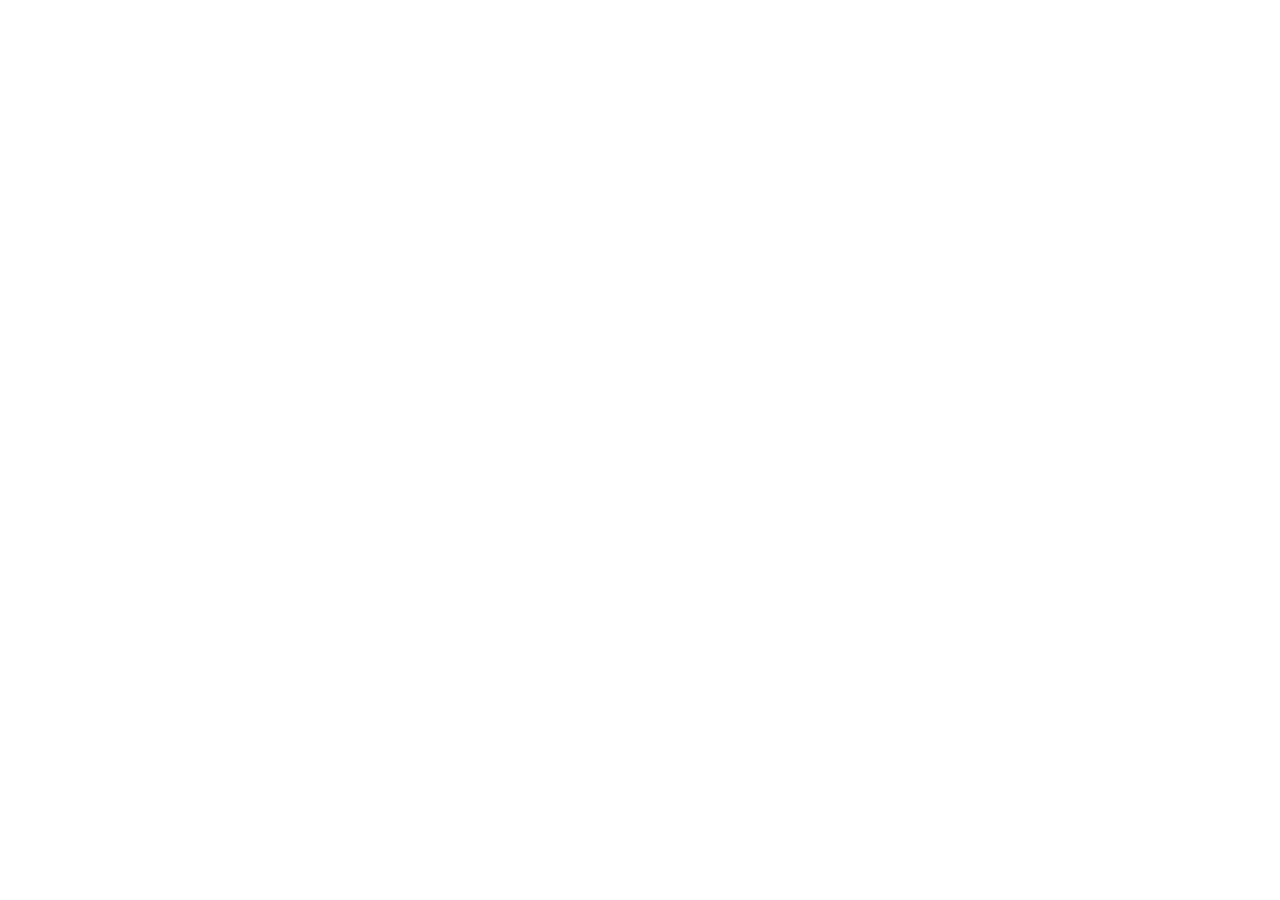
==== index.html @ ded2b611 "Initial commit" ====
<!DOCTYPE html>
<html lang="en">
<head>
    <meta charset="UTF-8">
    <meta name="viewport" content="width=device-width, initial-scale=1.0">
    <title>Vimeo</title>
    <link rel="stylesheet" href="style.css">
    <link rel="preconnect" href="https://fonts.googleapis.com">
    <link rel="preconnect" href="https://fonts.gstatic.com" crossorigin>
    <link href="https://fonts.googleapis.com/css2?family=Inter:ital,opsz,wght@0,14..32,100..900;1,14..32,100..900&display=swap" rel="stylesheet">
</head>
<body>
    
</body>
</html>
---- style.css ----
/*header*/
*{
    margin: 0;
    padding: 0;
    box-sizing: border-box;
}
body{
    font-family: 'Inter', sans-serif;

}
button{
    font-family: 'Inter', sans-serif;
    border-style: none;
}
.nav-bar{
    display: flex;    
}

.nav-content{
    display: flex;
 
}
.nav-content a{
    text-decoration: none;    
    font-style: normal;       
    color: black;
}
/*Secciones*/
.section-white{
    background-color: #FAFCFD;
    width: 100vw;
}
.section-black{
    background-color: #141A20;
    width: 100vw;
}
.section-grey{
    background-color: #F1F5F9;
    width: 100vw;
}

/*Seccion 1*/
.div-plataforma {
  position: relative;     
  height: 530px;          
  overflow: hidden;  
  margin-bottom: 50px;
  margin-top: 20px;
  padding-left: 15px;
  padding-right: 15px;
  justify-self: center;
}

.imagen-adaptable {
  width: 100%;
  height: 100%;
  object-fit: cover;     
  border-radius: 15px;
  filter: brightness(60%);
}
.div-plataforma-content {
  position: absolute;
  top: 50%;                           
  transform: translateY(-50%); 
  color: white;       
  text-align: center;
  padding-right: 20px;    
}
.div-plataforma-content p{
    margin-top: 20px;
    margin-bottom: 20px;
    font-size: 15px;
    text-align: center;
}
.div-plataforma-content h2{
    font-size: 40px;
}
.div-plataforma-content h1{
    margin-bottom: 20px;
    font-size: 15px;
}
.div-plataforma-content div{
    margin-bottom: 20px;
    justify-self: center;
}
.ver-planes-btn{
    background-color: #17D5FF;
    width: 300px;
    height: 48px;
    border-radius: 10px;
    position: relative;
    text-align: start;
    padding-left: 20px;
}

.ver-btn{
    padding-left: 20px;
}
.position7{
    transform: translateX(-50px);
    margin-top: 12px;
}
.position8{
   transform: translateX(-49px);
   margin-top: 12px;
}

.position4{
    transform: translateX(-43px);
    align-self: center;
}
.arrow-negra{
    position: absolute;

}
.position{
    transform: translateX(-44px);
    align-self: center;
}
.probar-gratis-div{
    margin-top: 75px;
    padding-left: 20px;
    padding-right: 40px;
}
.probar-gratis-btn{
    background-color: transparent;
    color: white;
    border-style: none;
    position: relative;
}
.probar-div{
    margin-bottom: 20px;
}
.arrow-blanca{
    position: absolute;
}
.position2{
    transform: translateX(22px);
}
.reproducir-btn{
    background-color: #B9B8B5;
    border-radius: 10px;
    width: 145px;
    height: 48px;
    padding-left: 20px;
    text-align: start;
    position: absolute;
    margin-top: 30px;
}
.div-confianza{
    padding-left: 20px;
    padding-right: 20px;
    text-align: center;
    justify-items: center;
    margin-bottom: 30px;

}
.title-confianza{
    font-size: 20px;
    color: #0A0E12;    
}
.div-confianza p{
    margin-bottom: 30px;
}
.confianza-container-animacion{
    height: 230px;
    width: 330px;
    margin-top: 20px;
    margin-bottom: 20px;
}
.title-diseñado{
    font-size: 35px;
}
.texto-sso{
    color: #596570;
    margin-top: 20px;
}
/*seccion 2*/
.impulsa-div{
    padding-left: 20px;
    padding-right: 20px;
    padding-top: 30px;
    color: white;
}
.impulsa-div h2{
    font-size: 20px;
    text-align: center;
    margin-bottom: 20px;
}
.impulsa-div button{
    background-color: transparent;
    color: white;
    position: relative;
}
.impulsa-div div{
    padding-bottom: 40px;
}
/*seccion 3*/
.cole-div{
    margin-top: 30px;
    margin-bottom: 50px;
}
.play-negra{
    position: absolute;
    transform: translateY(42px);
    margin-left: 98px;
}

.solucion-div{
    padding-left: 20px;
    padding-right: 20px;
    margin-bottom: 40px;
}
.solucion-div h2{
    margin-bottom: 20px;
}
.solucion-div button{
    margin-top: 25px;
    background-color: #141A20;
    color: white;
    width: 300px;
    height: 48px;
    border-radius: 10px;
    position: relative;
    text-align: start;
    padding-left: 20px;
}
.position5{
    transform: translateX(-46px);
    align-self: center;
    margin-top: 25px;
}
.cole-solucion-div{
    margin-top: 30px;
    margin-bottom: 50px;
    padding-left: 20px;
    padding-right: 20px;
}
.pros-div{
    padding-left: 20px;
    padding-right: 20px;
    margin-top: 50px;
}
.pros-img{
    align-self: self-start;
}
.pros-puntos-div{
    display: flex;
    gap: 20px;
    margin-bottom: 40px;
}
.pros-puntos-div button{
    background-color: transparent;

}
.clientes-div{
    padding-top: 30px;
    height: 440px;
}
.clientes-div p{
    text-align: center;
}
.ia-div{
    padding-left: 20px;
    padding-right:20px;
    padding-top: 20px;
    color: white;
    padding-bottom: 50px;
}
.ia-div button{
    background-color: transparent;
    color: white;
    text-align: start;
    font-size: 18px;
}
.ia-title-div{
    display: flex;
    font-size: 20px;

}
.ia-texto-container{
    padding-left: 30px;
    padding-right: 30px;
    display: flex;
    flex-direction: column;
    gap: 40px;
}
.ia-container{
    display: flex;
    justify-content: space-between;
    gap: 25px;
    align-items: center;
}

.seguridad-div{
    margin-top: 30px;
    padding-left: 20px;
    padding-right: 20px;
    margin-bottom: 80px;
}
.seguridad-title-div{
    text-align: center;
    margin-top: 35px;
}
.seguridad-title-div p{
    margin-top: 20px;
    margin-bottom: 20px;
}
.seguridad-title-div button{
    background-color: #141A20;
    width: 300px;
    height: 69px;
    padding-left: 20px;
    padding-right: 40px;
    border-radius: 10px;
    color: white;
    text-align: start;
    position: relative;
    margin-bottom: 50px;
    align-self: center;
}
.position6{
    transform: translateX(-50px);
}
.tranquilidad-div{
    background-color: #FAFCFD;
    height: 28px;
    width: 200px;
    position: absolute;
    justify-self: center;
    align-self: center;
}
hr{
    border: 2px solid black;
}
.tranquilidad-div hr{
    position: relative;
}
.pros-tranquilidad-div{
    margin-top: 50px;
}
.grey{
    width: 100%;
    height: 16px;
    background-color: #CBD5E0;
}
.yellow{
    width: 100%;
    height: 16px;
    background-color: #FFB116;
}
.blue{
    width: 100%;
    height: 16px;
    background-color: #17D5FF;
}
.pink{
    width: 100%;
    height: 16px;
    background-color: #FF2ACF;
}
.red{
    width: 100%;
    height: 16px;
    background-color: #FB322B;
}
.green{
    width: 100%;
    height: 16px;
    background-color: #209E00;
}
.colores-div{
    display: flex;
}
.grey1{
    width: 100%;
    height: 16px;
    background-color: #FFFFFF;
}
.grey2{
    width: 100%;
    height: 16px;
    background-color: #E4E9EF;
}
.grey3{
    width: 100%;
    height: 16px;
    background-color: #CBD5E0;
}
.grey4{
    width: 100%;
    height: 16px;
    background-color: #97A1AD;
}
.grey5{
    width: 100%;
    height: 16px;
    background-color: #68727C;
}
.grey6{
    width: 100%;
    height: 16px;
    background-color: #3D4751;
}
.grey7{
    width: 100%;
    height: 16px;
    background-color: #252D35;
}
.grey8{
    width: 100%;
    height: 16px;
    background-color: #181E24;
}
.colores-grises-div{
    display: flex;
}
.comunidad-div{
    color: white;
    margin-top: 50px;
    padding-left: 30px;
    padding-right: 30px;
    text-align: center;
    margin-bottom: 50px;
}
.comunidad-text h2{
    margin-bottom: 20px;
}
.texto-centro{
    text-align: center;
}
.novedades-div{
    padding-left: 20px;
}
.descubre-ultimo-div{
    margin-top: 30px;
    justify-items: center;
}
.descubre-ultimo-div h2{
    text-align: center;
}

.probar-gratis-div h4, p{
    text-align: start;
}
.probar-div h3{
    margin-bottom: 20px;
}
.unirse-container{
    background-color: #17D5FF;
    height: 50px;
    border-radius: 10px;
    display: flex;
    justify-content: space-between;
    padding-right: 20px;
    padding-left: 20px;
}
.unirse-btn{
    background-color: transparent;
    height: 48px;
    text-align: start;

}
.unirse-arrow-div{
    background-color: #00AACF;
    width: 49px;
    height: 28px;
    border-radius: 5px;
    align-self: center;
    text-align: center;
}
.atencion-div{
    margin-top: 40px;
    margin-bottom: 20px;
}
.atencion-div h3{
    margin-bottom: 15px;
}
.atencion-div p{
    line-height: 30px;
}
.Explore-container{
    margin-top: 40px;
    margin-bottom: 40px;
}
.Explore-btn{
    background-color: transparent;
    color: white;
    width: 315px;
    height: 48px;
    text-align: start;
    padding-left: 22px;
}
.position3{
    left: 75%;
    rotate: -40deg;
    transform: translateY(16px);
}

.tarjetas-new{
    width: 100%;
    height: 401px;
    background-color: #F1F5F9;
    border-radius: 10px;
    margin-top: 20px;
    padding-left: 20px;
    padding-right: 20px;
    padding-top: 20px;
    text-align: center;
 }
 .tarjetas-new button{
    margin-bottom: 20px;
 }
 .tarjetas-new p{
    text-align: center;
 }
 .tarjetas-img{
    border-radius: 10px;
 } 
.tarjetas-new button{
    background-color: #141A20;
    color: white;
    border-radius: 10px;
    text-align: start;
    position: relative;
 }
.tarjetas-new p{
    margin-bottom: 20px;
}
.new{
    background-color: #17D5FF;
    width: 44px;
    height: 19px;
    font-size: 12px;
    border-radius: 4px;
    text-align: center;
    justify-self: center;
    margin-bottom: 10px;
 }

 /*Footer*/
 .equipo-asistencia-div{
    background-color: #DFE4EA;
    height: 78px;
    border-radius: 10px;
    display: flex;
    justify-content: space-between;
    padding-right: 20px;
    padding-left: 20px;
 }
 .equipo-asistencia-arrow{
    background-color: #FAFCFD;
    height: 28px;
    border-radius: 5px;
    align-self: center;
    width: 49px;
    text-align: center;
 }
 .Contactar-equipo-btn{
    background-color: transparent;
 }
 .producto-recursos-empresa-container{
    margin-bottom: 70px;
    line-height: 80px;
    font-size: 20px;
 }
 .servicios-div{
    display: flex;
    justify-content: space-between;
 }
 .idioma-seleccionado{
    display: flex;
    gap: 10px;
    color: #3D4751;
 }
 .idioma-div{
    background-color: #DFE4EA;
    width: 100px;
    display: flex;
    justify-content: space-between;
    padding-left: 5px;
    padding-right: 5px;
    border-radius: 5px;
    align-items: center;
    color: #3D4751;
 }
 .footer-social-div{
    display: flex;
    justify-content: space-between;
    margin-bottom: 35px;


 }
 .footer-text-div{
    margin-bottom: 100px;
    line-height: 30px;
    color: #3D4751;
 }
 footer{
    padding-left: 20px;
    padding-right: 30px;
 }
 .menu-movil{
    display: none;
 }
@media (max-width: 768px){
        .visible-movil{
            display: block;
        }
        .visible-pc{
            display: none;
        }
        .nav-bar{
            justify-content: space-between;
            padding-left: 20px;
            padding-right: 20px;
            padding-top: 20px;
        }
        .nav-content{
            gap: 10px;
            align-items: center;
            text-align: center;
        }
        .nav-content p{
            font-size: 10px; 
            margin-top: 0px;       
        }
        .img-size{
            width: 100%;
            margin-bottom: 20px;        
        }
        .tarjetas-img{
            width: 100%;
            height: 229px;
        }
        .tarjetas-new button{
            width: 300px;
            height: 48px;
        }
        .pros{
            display: flex;
        }
        .pros-tranquilidad-div{
            text-align: center;
            justify-items: center;
        }
        .equipo-asistencia-div{
            margin-bottom: 80px;
        }
        .menu-movil{
            display: flex;
            justify-self: center;
            gap: 10px;
            position: fixed;
            bottom: 0;
            justify-content: center;
            width: 100%;
            z-index: 9999;
            padding-left: 20px;
            padding-right: 20px;
            padding-bottom: 10px;

        }
        .menu-movil-div{
            border-radius: 20px;
            background-color: rgb(108 113 117 / 70%);
            display: flex;
            align-items: center;
            justify-content: center;
            gap: 20px;
            justify-self: center;
            padding: 10px 10px 10px 10px;
        }
        .menu-movil-div p{
            font-size: 9px;
            color: white;
        }
        .menu-movil-div div{
            justify-items: center;
        }
        .unirse-gratis-div{
            width: 130px;
            border-radius: 20px;
            background-color: #17D5FF;
            color: black;
            text-align-last: center;
            padding: 20px 20px 20px 20px;
        }
        .unirse-gratis-div p{
            font-size: 9px;
        }
        
}

@media (min-width: 770px){
            header{
                justify-items: center;
            }
            .visible-movil{
                display: none;
            }   
            .visible-pc{
                display: flex;
            }
            .impulsa-divs{
                display: ruby;
            }
            .section-cole{
                display: flex;
                justify-content: center;
            }
            .cole-solucion-div{
                display: flex;
                flex-direction: column-reverse;
            }
            .tarjetas-new-container{
                display: flex;
                gap: 30px;
            }
            .tarjetas-img{
                width: 239px;
            }
            .tarjetas-new{
                width: 355px;
                height: 471px;        
                display: flex;
                flex-direction: column;
                justify-content: space-evenly;
                align-items: center;
                padding-bottom: 42px;
            }
            .tarjetas-new button{
                width: 131px;
                height: 48px;
            }
            .probar-atencion-container{
                display: flex;
                align-items: center;
                gap: 247px;
            }
            .equipo-asistencia-div{
                width: 326px;
            }
            .unirse-container{
                width: 156px;
            }
            .producto-recursos-empresa-container-pc{
                display: flex;
                justify-content: center;
                margin-top: 20px;
            }
            .productos-funciones-soluciones-ul{
                display: flex;
                gap: 25px;
                margin-top: 20px;
                margin-right: 50px;
                line-height: 25px;
            }
            .productos-funciones-soluciones-ul li{
                list-style: none;
                color: grey;
            }
            .recursos-empresa{
                display: flex;
                gap: 50px;
            }
            .recursos-empresa ul{
                margin-top: 20px;
                line-height: 25px;
            }
            .recursos-empresa ul li{
                list-style: none;
                color: grey;
            }
            .nav-content{
                align-items: center;
                gap: 50px;
            }
            .nav-content-ul ul{
                display: flex;
                gap: 50px;
                margin-left: 40px;
                font-size: 12px;
            }
            .nav-content-ul ul li{
                list-style: none;
            }
            .ia-div{
                flex-direction: row-reverse;
                padding-bottom: 100px;
                padding-top: 100px;
                justify-content: center;
            }
            .ia-img{
                width: 40%;
                height: 40%;
            }
            .ia-texto-title-container{
                line-height: 40px;
            }
            .ia-title-div{
                margin-bottom: 20px;
            }
            .pros-div{
                display: flex;
                gap: 80px;
                align-items: center;
                line-height: 32px;
            }
            .pros{
                display: flex;
            }
            .cole-solucion-pc{
                display: flex;
                flex-direction: column;
            }
            .seguridad-div{
                flex-direction: column;
                align-items: center;
            }
            .seguridad-title-div{
                text-align: start;
            }
            .seguridad-container{
                display: flex;
            }
            .pros-tranquilidad-div{
            text-align: center;            
            }
            .img-size{
            width: 50%;
            margin-bottom: 20px;        
            }

}
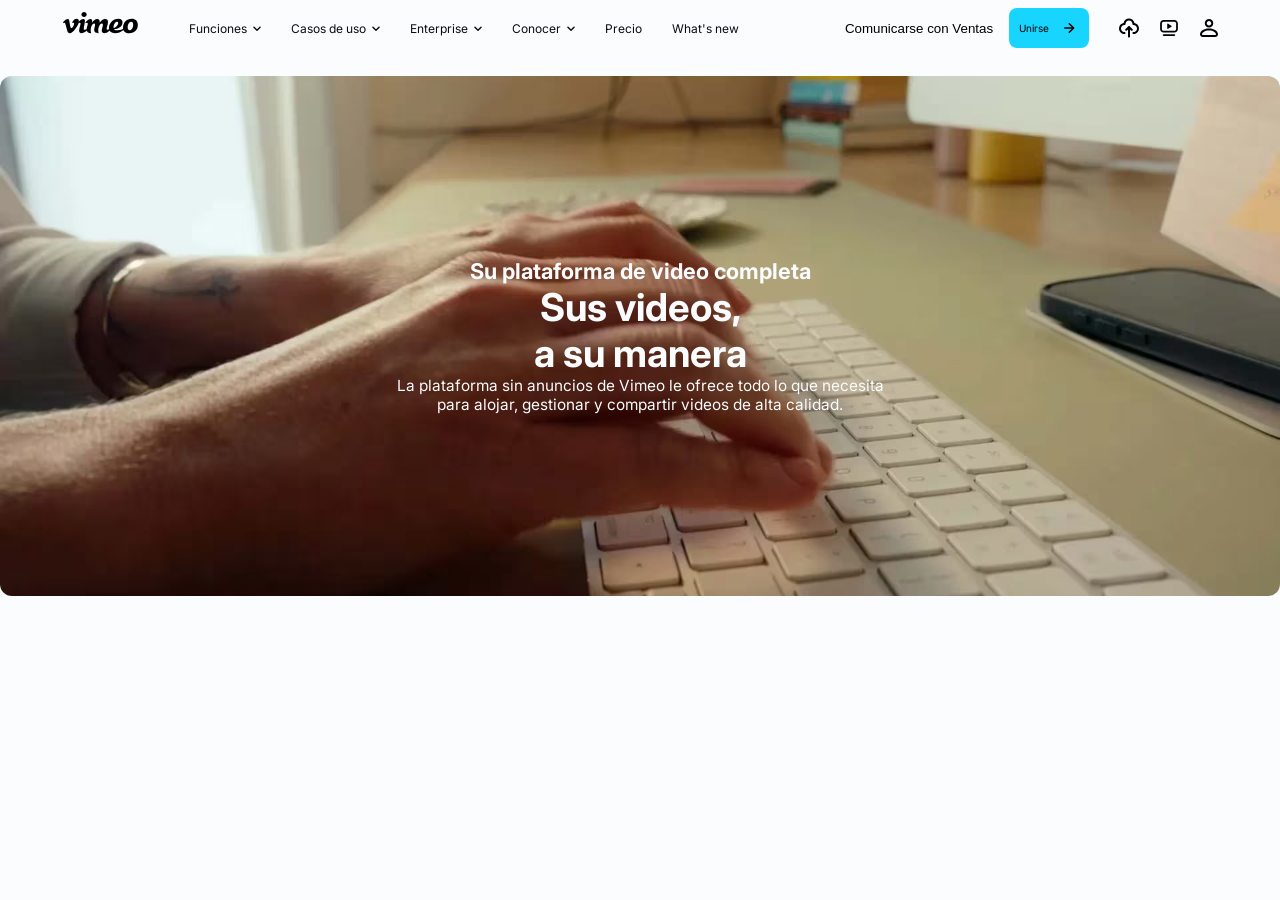
==== commit d72bbc57: "primer commit" ====
--- a/index.html
+++ b/index.html
@@ -10,6 +10,95 @@
     <link href="https://fonts.googleapis.com/css2?family=Inter:ital,opsz,wght@0,14..32,100..900;1,14..32,100..900&display=swap" rel="stylesheet">
 </head>
 <body>
+    <header>
+        <div class="header-container">
+            <div>
+                <img src="iconos/vimeo.svg" alt="">
+            </div>
+            
+            <div class="nav-container">
+                <nav>
+                    <ul>
+                        <li>
+                            <a href="">
+                                Funciones
+                                <svg xmlns="http://www.w3.org/2000/svg" width="8" height="7" fill="currentColor" viewBox="0 0 11 7" aria-labelledby="Dropdown chevron" style="color:currentColor"><path d="M10.4 1.01c-.4-.4-1-.4-1.4 0l-3.5 3.5L2 1.01c-.4-.4-1-.4-1.4 0s-.4 1 0 1.4l4.2 4.2c.2.2.4.3.7.3s.5-.1.7-.3l4.2-4.2c.4-.4.4-1 0-1.4"></path></svg> 
+                            </a>                            
+                        </li>
+                        <li>
+                            <a href="">
+                                Casos de uso
+                                <svg xmlns="http://www.w3.org/2000/svg" width="8" height="7" fill="currentColor" viewBox="0 0 11 7" aria-labelledby="Dropdown chevron" style="color:currentColor"><path d="M10.4 1.01c-.4-.4-1-.4-1.4 0l-3.5 3.5L2 1.01c-.4-.4-1-.4-1.4 0s-.4 1 0 1.4l4.2 4.2c.2.2.4.3.7.3s.5-.1.7-.3l4.2-4.2c.4-.4.4-1 0-1.4"></path></svg>
+                            </a>
+                        </li>
+                        <li>
+                            <a href="">
+                                Enterprise
+                                <svg xmlns="http://www.w3.org/2000/svg" width="8" height="7" fill="currentColor" viewBox="0 0 11 7" aria-labelledby="Dropdown chevron" style="color:currentColor"><path d="M10.4 1.01c-.4-.4-1-.4-1.4 0l-3.5 3.5L2 1.01c-.4-.4-1-.4-1.4 0s-.4 1 0 1.4l4.2 4.2c.2.2.4.3.7.3s.5-.1.7-.3l4.2-4.2c.4-.4.4-1 0-1.4"></path></svg>
+                            </a>
+                        </li>
+                        <li>
+                            <a href="">
+                                Conocer
+                                <svg xmlns="http://www.w3.org/2000/svg" width="8" height="7" fill="currentColor" viewBox="0 0 11 7" aria-labelledby="Dropdown chevron" style="color:currentColor"><path d="M10.4 1.01c-.4-.4-1-.4-1.4 0l-3.5 3.5L2 1.01c-.4-.4-1-.4-1.4 0s-.4 1 0 1.4l4.2 4.2c.2.2.4.3.7.3s.5-.1.7-.3l4.2-4.2c.4-.4.4-1 0-1.4"></path></svg>
+                            </a>
+                        </li>
+                        <li><a href="">Precio</a></li>
+                        <li><a href="">What's new</a></li>
+                    </ul>
+                </nav>  
+            </div>
+            
+            <div class="header-btn-iconos">
+                <div class="header-btn">
+                    <button class="Comunicarse-btn">Comunicarse con Ventas</button>
+                    <div class="Unirse-btn div-button">
+                        <span>Unirse</span>
+                        <div class="arrow-div">
+                            <img src="iconos/arrow.svg" alt="" width="20" class="arrow-div-img">
+                            <img src="iconos/arrow.svg" alt="" width="20" class="arrow-div-img2">
+                        </div>
+                        <div class="Unirse-btn-hover">                            
+                        </div>
+                        
+                    </div>
+                </div>
+
+                <div class="header-iconos">
+                    <img src="iconos/subir2.svg" alt="placeholder" width="40" height="40">
+                    <img src="iconos/video2.svg" alt="placeholder" width="40" height="40">
+                    <img src="iconos/user.svg" alt="placeholder" width="40" height="40">
+                </div> 
+
+                <div class="header-movil">
+                    <div>
+                        <img src="iconos/contact.svg" alt="" width="20" height="20">
+                        <p>Comunicarse con Ventas</p>
+                    </div>
+                    <div class="user-iniciar">
+                        <img src="iconos/user2.svg" alt="" width="25" height="25">
+                        <p>Iniciar sesión</p>
+                    </div>
+                </div>
+            </div>
+        </div>        
+       
+    </header>
+
+    <main>
+        <section class="section-1">
+            <div class="videos-container">
+                <img src="img/img1.png" alt="">
+
+                <div class="videos-container-texto">
+                    <h1>Su plataforma de video completa</h1>
+                    <h2>Sus videos,<br> a su manera</h2>
+                    <p>La plataforma sin anuncios de Vimeo le ofrece todo lo que necesita <br> para alojar, gestionar y compartir videos de alta calidad.</p>
+                </div>
+
+            </div>
+        </section>
+    </main>
     
 </body>
 </html>
--- a/style.css
+++ b/style.css
@@ -1,835 +1,212 @@
-/*header*/
+:root{
+    /*Colores base*/
+    --color-bg: #FAFCFD;
+    --color-section: #141A20;
+    --color-text: #9BB2BC;
+    --color-title: #0A0E12;
+
+    /*colores de los botones*/
+    --color-btn: #17D5FF;
+    --color-btn2: #141A20;
+    --color-btn3: #DFE4EA;
+
+}
+
+/*boton general*/
+.div-button{
+    border: none;
+    border-radius: 8px; 
+    align-content: center;    
+}
+body{
+    background-color: var(--color-bg);
+    font-family: "Inter", system-ui, -apple-system, BlinkMacSystemFont, 'Segoe UI', Roboto, Oxygen, Ubuntu, Cantarell, 'Open Sans', 'Helvetica Neue', sans-serif;
+}
 *{
     margin: 0;
-    padding: 0;
-    box-sizing: border-box;
-}
-body{
-    font-family: 'Inter', sans-serif;
-
-}
-button{
-    font-family: 'Inter', sans-serif;
-    border-style: none;
-}
-.nav-bar{
-    display: flex;    
-}
-
-.nav-content{
-    display: flex;
- 
-}
-.nav-content a{
-    text-decoration: none;    
-    font-style: normal;       
-    color: black;
-}
-/*Secciones*/
-.section-white{
-    background-color: #FAFCFD;
-    width: 100vw;
-}
-.section-black{
-    background-color: #141A20;
-    width: 100vw;
-}
-.section-grey{
-    background-color: #F1F5F9;
-    width: 100vw;
-}
-
-/*Seccion 1*/
-.div-plataforma {
-  position: relative;     
-  height: 530px;          
-  overflow: hidden;  
-  margin-bottom: 50px;
-  margin-top: 20px;
-  padding-left: 15px;
-  padding-right: 15px;
-  justify-self: center;
-}
-
-.imagen-adaptable {
+}
+
+/*header*/
+.header-container{
+    display: flex;
+    justify-content: center;
+    align-items: center;
+}
+nav ul{
+    display: flex;
+    gap: 30px;
+}
+
+nav ul li{
+    list-style: none;
+    font-size: 12px;
+}
+nav ul li a{
+    text-decoration: none;
+    color: var(--color-title);
+    display: flex;
+    gap: 6px;
+    align-items: center;
+}
+.header-btn-iconos{
+    display: flex;
+    gap: 20px;
+}
+/*Botones header*/
+.header-btn-iconos{
+    margin-left: 100px;
+}
+.header-btn{
+    display: flex;
+    gap: 10px;
+}
+
+.Comunicarse-btn{
+    background-color: transparent;
+    border: none;
+}
+
+.Unirse-btn {
+  background-color: var(--color-btn);
+  width: 70px;
+  height: 40px;
+  padding-left: 10px;
+  font-size: 10px;
+  overflow: hidden;
+  position: relative;
+  cursor: pointer;
+  display: flex;
+  align-items: center;
+  gap: 10px;
+}
+
+.arrow-div{
+    overflow: hidden;
+}
+
+.Unirse-btn span, .arrow-div{
+  position: relative;
+  z-index: 1;
+}
+/*iconos*/
+.header-iconos{
+    display: flex;
+}
+.header-movil{
+    display: flex;
+    text-align-last: center;
+    align-items: center;
+    display: none;
+}
+.Unirse-btn-hover{
+  border-radius: 8px;
+  background-color: #13B1D4;
   width: 100%;
-  height: 100%;
-  object-fit: cover;     
-  border-radius: 15px;
-  filter: brightness(60%);
-}
-.div-plataforma-content {
+  height: 40px;
   position: absolute;
-  top: 50%;                           
-  transform: translateY(-50%); 
-  color: white;       
-  text-align: center;
-  padding-right: 20px;    
-}
-.div-plataforma-content p{
+  left: 0;
+  bottom: 0;
+  transform: translateX(100%);
+  transition: transform 0.28s ease;
+  z-index: 0;
+}
+.arrow-div{
+    width: 20px;
+    display: flex;
+}
+.arrow-div-img{
+  transition: transform 0.28s ease;
+  transform: translateX(0);
+}
+.arrow-div-img2{
+  transition: transform 0.28s ease;
+  transform: translateX(-5px);
+}
+.Unirse-btn:hover .Unirse-btn-hover{
+  transform: translateX(0);
+}
+
+.Unirse-btn:hover .arrow-div-img{
+    transform: translateX(-50px);
+}
+
+.Unirse-btn:hover .arrow-div-img2{
+    transform: translateX(-20px);
+}
+
+/*Section 1*/
+.section-1{
     margin-top: 20px;
-    margin-bottom: 20px;
-    font-size: 15px;
+}
+.videos-container{
+    container-type: inline-size;
+    width: 100%;
+    max-width: 1376px;
+    aspect-ratio: 1376 / 688; 
+    margin-inline: auto;      
+    overflow: hidden;
+    border-radius: 12px;
+    position: relative;
+    height: 520px;
+}
+
+.videos-container img{
+    width: 100%;
+    height: 100%;
+    object-fit: cover;
+    object-position: center;
+
+}
+.videos-container-texto{
+    position: absolute;
+    inset: 0;
+    justify-items: center;
+    align-content: center;
+    color: var(--color-bg);
     text-align: center;
 }
-.div-plataforma-content h2{
-    font-size: 40px;
-}
-.div-plataforma-content h1{
-    margin-bottom: 20px;
-    font-size: 15px;
-}
-.div-plataforma-content div{
-    margin-bottom: 20px;
-    justify-self: center;
-}
-.ver-planes-btn{
-    background-color: #17D5FF;
-    width: 300px;
-    height: 48px;
-    border-radius: 10px;
-    position: relative;
-    text-align: start;
-    padding-left: 20px;
-}
-
-.ver-btn{
-    padding-left: 20px;
-}
-.position7{
-    transform: translateX(-50px);
-    margin-top: 12px;
-}
-.position8{
-   transform: translateX(-49px);
-   margin-top: 12px;
-}
-
-.position4{
-    transform: translateX(-43px);
-    align-self: center;
-}
-.arrow-negra{
-    position: absolute;
-
-}
-.position{
-    transform: translateX(-44px);
-    align-self: center;
-}
-.probar-gratis-div{
-    margin-top: 75px;
-    padding-left: 20px;
-    padding-right: 40px;
-}
-.probar-gratis-btn{
-    background-color: transparent;
-    color: white;
-    border-style: none;
-    position: relative;
-}
-.probar-div{
-    margin-bottom: 20px;
-}
-.arrow-blanca{
-    position: absolute;
-}
-.position2{
-    transform: translateX(22px);
-}
-.reproducir-btn{
-    background-color: #B9B8B5;
-    border-radius: 10px;
-    width: 145px;
-    height: 48px;
-    padding-left: 20px;
-    text-align: start;
-    position: absolute;
-    margin-top: 30px;
-}
-.div-confianza{
-    padding-left: 20px;
-    padding-right: 20px;
-    text-align: center;
-    justify-items: center;
-    margin-bottom: 30px;
-
-}
-.title-confianza{
-    font-size: 20px;
-    color: #0A0E12;    
-}
-.div-confianza p{
-    margin-bottom: 30px;
-}
-.confianza-container-animacion{
-    height: 230px;
-    width: 330px;
-    margin-top: 20px;
-    margin-bottom: 20px;
-}
-.title-diseñado{
-    font-size: 35px;
-}
-.texto-sso{
-    color: #596570;
-    margin-top: 20px;
-}
-/*seccion 2*/
-.impulsa-div{
-    padding-left: 20px;
-    padding-right: 20px;
-    padding-top: 30px;
-    color: white;
-}
-.impulsa-div h2{
-    font-size: 20px;
-    text-align: center;
-    margin-bottom: 20px;
-}
-.impulsa-div button{
-    background-color: transparent;
-    color: white;
-    position: relative;
-}
-.impulsa-div div{
-    padding-bottom: 40px;
-}
-/*seccion 3*/
-.cole-div{
-    margin-top: 30px;
-    margin-bottom: 50px;
-}
-.play-negra{
-    position: absolute;
-    transform: translateY(42px);
-    margin-left: 98px;
-}
-
-.solucion-div{
-    padding-left: 20px;
-    padding-right: 20px;
-    margin-bottom: 40px;
-}
-.solucion-div h2{
-    margin-bottom: 20px;
-}
-.solucion-div button{
-    margin-top: 25px;
-    background-color: #141A20;
-    color: white;
-    width: 300px;
-    height: 48px;
-    border-radius: 10px;
-    position: relative;
-    text-align: start;
-    padding-left: 20px;
-}
-.position5{
-    transform: translateX(-46px);
-    align-self: center;
-    margin-top: 25px;
-}
-.cole-solucion-div{
-    margin-top: 30px;
-    margin-bottom: 50px;
-    padding-left: 20px;
-    padding-right: 20px;
-}
-.pros-div{
-    padding-left: 20px;
-    padding-right: 20px;
-    margin-top: 50px;
-}
-.pros-img{
-    align-self: self-start;
-}
-.pros-puntos-div{
-    display: flex;
-    gap: 20px;
-    margin-bottom: 40px;
-}
-.pros-puntos-div button{
-    background-color: transparent;
-
-}
-.clientes-div{
-    padding-top: 30px;
-    height: 440px;
-}
-.clientes-div p{
-    text-align: center;
-}
-.ia-div{
-    padding-left: 20px;
-    padding-right:20px;
-    padding-top: 20px;
-    color: white;
-    padding-bottom: 50px;
-}
-.ia-div button{
-    background-color: transparent;
-    color: white;
-    text-align: start;
-    font-size: 18px;
-}
-.ia-title-div{
-    display: flex;
-    font-size: 20px;
-
-}
-.ia-texto-container{
-    padding-left: 30px;
-    padding-right: 30px;
-    display: flex;
-    flex-direction: column;
-    gap: 40px;
-}
-.ia-container{
-    display: flex;
-    justify-content: space-between;
-    gap: 25px;
-    align-items: center;
-}
-
-.seguridad-div{
-    margin-top: 30px;
-    padding-left: 20px;
-    padding-right: 20px;
-    margin-bottom: 80px;
-}
-.seguridad-title-div{
-    text-align: center;
-    margin-top: 35px;
-}
-.seguridad-title-div p{
-    margin-top: 20px;
-    margin-bottom: 20px;
-}
-.seguridad-title-div button{
-    background-color: #141A20;
-    width: 300px;
-    height: 69px;
-    padding-left: 20px;
-    padding-right: 40px;
-    border-radius: 10px;
-    color: white;
-    text-align: start;
-    position: relative;
-    margin-bottom: 50px;
-    align-self: center;
-}
-.position6{
-    transform: translateX(-50px);
-}
-.tranquilidad-div{
-    background-color: #FAFCFD;
-    height: 28px;
-    width: 200px;
-    position: absolute;
-    justify-self: center;
-    align-self: center;
-}
-hr{
-    border: 2px solid black;
-}
-.tranquilidad-div hr{
-    position: relative;
-}
-.pros-tranquilidad-div{
-    margin-top: 50px;
-}
-.grey{
-    width: 100%;
-    height: 16px;
-    background-color: #CBD5E0;
-}
-.yellow{
-    width: 100%;
-    height: 16px;
-    background-color: #FFB116;
-}
-.blue{
-    width: 100%;
-    height: 16px;
-    background-color: #17D5FF;
-}
-.pink{
-    width: 100%;
-    height: 16px;
-    background-color: #FF2ACF;
-}
-.red{
-    width: 100%;
-    height: 16px;
-    background-color: #FB322B;
-}
-.green{
-    width: 100%;
-    height: 16px;
-    background-color: #209E00;
-}
-.colores-div{
-    display: flex;
-}
-.grey1{
-    width: 100%;
-    height: 16px;
-    background-color: #FFFFFF;
-}
-.grey2{
-    width: 100%;
-    height: 16px;
-    background-color: #E4E9EF;
-}
-.grey3{
-    width: 100%;
-    height: 16px;
-    background-color: #CBD5E0;
-}
-.grey4{
-    width: 100%;
-    height: 16px;
-    background-color: #97A1AD;
-}
-.grey5{
-    width: 100%;
-    height: 16px;
-    background-color: #68727C;
-}
-.grey6{
-    width: 100%;
-    height: 16px;
-    background-color: #3D4751;
-}
-.grey7{
-    width: 100%;
-    height: 16px;
-    background-color: #252D35;
-}
-.grey8{
-    width: 100%;
-    height: 16px;
-    background-color: #181E24;
-}
-.colores-grises-div{
-    display: flex;
-}
-.comunidad-div{
-    color: white;
-    margin-top: 50px;
-    padding-left: 30px;
-    padding-right: 30px;
-    text-align: center;
-    margin-bottom: 50px;
-}
-.comunidad-text h2{
-    margin-bottom: 20px;
-}
-.texto-centro{
-    text-align: center;
-}
-.novedades-div{
-    padding-left: 20px;
-}
-.descubre-ultimo-div{
-    margin-top: 30px;
-    justify-items: center;
-}
-.descubre-ultimo-div h2{
-    text-align: center;
-}
-
-.probar-gratis-div h4, p{
-    text-align: start;
-}
-.probar-div h3{
-    margin-bottom: 20px;
-}
-.unirse-container{
-    background-color: #17D5FF;
-    height: 50px;
-    border-radius: 10px;
-    display: flex;
-    justify-content: space-between;
-    padding-right: 20px;
-    padding-left: 20px;
-}
-.unirse-btn{
-    background-color: transparent;
-    height: 48px;
-    text-align: start;
-
-}
-.unirse-arrow-div{
-    background-color: #00AACF;
-    width: 49px;
-    height: 28px;
-    border-radius: 5px;
-    align-self: center;
-    text-align: center;
-}
-.atencion-div{
-    margin-top: 40px;
-    margin-bottom: 20px;
-}
-.atencion-div h3{
-    margin-bottom: 15px;
-}
-.atencion-div p{
-    line-height: 30px;
-}
-.Explore-container{
-    margin-top: 40px;
-    margin-bottom: 40px;
-}
-.Explore-btn{
-    background-color: transparent;
-    color: white;
-    width: 315px;
-    height: 48px;
-    text-align: start;
-    padding-left: 22px;
-}
-.position3{
-    left: 75%;
-    rotate: -40deg;
-    transform: translateY(16px);
-}
-
-.tarjetas-new{
-    width: 100%;
-    height: 401px;
-    background-color: #F1F5F9;
-    border-radius: 10px;
-    margin-top: 20px;
-    padding-left: 20px;
-    padding-right: 20px;
-    padding-top: 20px;
-    text-align: center;
- }
- .tarjetas-new button{
-    margin-bottom: 20px;
- }
- .tarjetas-new p{
-    text-align: center;
- }
- .tarjetas-img{
-    border-radius: 10px;
- } 
-.tarjetas-new button{
-    background-color: #141A20;
-    color: white;
-    border-radius: 10px;
-    text-align: start;
-    position: relative;
- }
-.tarjetas-new p{
-    margin-bottom: 20px;
-}
-.new{
-    background-color: #17D5FF;
-    width: 44px;
-    height: 19px;
-    font-size: 12px;
-    border-radius: 4px;
-    text-align: center;
-    justify-self: center;
-    margin-bottom: 10px;
- }
-
- /*Footer*/
- .equipo-asistencia-div{
-    background-color: #DFE4EA;
-    height: 78px;
-    border-radius: 10px;
-    display: flex;
-    justify-content: space-between;
-    padding-right: 20px;
-    padding-left: 20px;
- }
- .equipo-asistencia-arrow{
-    background-color: #FAFCFD;
-    height: 28px;
-    border-radius: 5px;
-    align-self: center;
-    width: 49px;
-    text-align: center;
- }
- .Contactar-equipo-btn{
-    background-color: transparent;
- }
- .producto-recursos-empresa-container{
-    margin-bottom: 70px;
-    line-height: 80px;
-    font-size: 20px;
- }
- .servicios-div{
-    display: flex;
-    justify-content: space-between;
- }
- .idioma-seleccionado{
-    display: flex;
-    gap: 10px;
-    color: #3D4751;
- }
- .idioma-div{
-    background-color: #DFE4EA;
-    width: 100px;
-    display: flex;
-    justify-content: space-between;
-    padding-left: 5px;
-    padding-right: 5px;
-    border-radius: 5px;
-    align-items: center;
-    color: #3D4751;
- }
- .footer-social-div{
-    display: flex;
-    justify-content: space-between;
-    margin-bottom: 35px;
-
-
- }
- .footer-text-div{
-    margin-bottom: 100px;
-    line-height: 30px;
-    color: #3D4751;
- }
- footer{
-    padding-left: 20px;
-    padding-right: 30px;
- }
- .menu-movil{
-    display: none;
- }
-@media (max-width: 768px){
-        .visible-movil{
-            display: block;
-        }
-        .visible-pc{
-            display: none;
-        }
-        .nav-bar{
-            justify-content: space-between;
-            padding-left: 20px;
-            padding-right: 20px;
-            padding-top: 20px;
-        }
-        .nav-content{
-            gap: 10px;
-            align-items: center;
-            text-align: center;
-        }
-        .nav-content p{
-            font-size: 10px; 
-            margin-top: 0px;       
-        }
-        .img-size{
-            width: 100%;
-            margin-bottom: 20px;        
-        }
-        .tarjetas-img{
-            width: 100%;
-            height: 229px;
-        }
-        .tarjetas-new button{
-            width: 300px;
-            height: 48px;
-        }
-        .pros{
-            display: flex;
-        }
-        .pros-tranquilidad-div{
-            text-align: center;
-            justify-items: center;
-        }
-        .equipo-asistencia-div{
-            margin-bottom: 80px;
-        }
-        .menu-movil{
-            display: flex;
-            justify-self: center;
-            gap: 10px;
-            position: fixed;
-            bottom: 0;
-            justify-content: center;
-            width: 100%;
-            z-index: 9999;
-            padding-left: 20px;
-            padding-right: 20px;
-            padding-bottom: 10px;
-
-        }
-        .menu-movil-div{
-            border-radius: 20px;
-            background-color: rgb(108 113 117 / 70%);
-            display: flex;
-            align-items: center;
-            justify-content: center;
-            gap: 20px;
-            justify-self: center;
-            padding: 10px 10px 10px 10px;
-        }
-        .menu-movil-div p{
-            font-size: 9px;
-            color: white;
-        }
-        .menu-movil-div div{
-            justify-items: center;
-        }
-        .unirse-gratis-div{
-            width: 130px;
-            border-radius: 20px;
-            background-color: #17D5FF;
-            color: black;
-            text-align-last: center;
-            padding: 20px 20px 20px 20px;
-        }
-        .unirse-gratis-div p{
-            font-size: 9px;
-        }
-        
-}
-
-@media (min-width: 770px){
-            header{
-                justify-items: center;
-            }
-            .visible-movil{
-                display: none;
-            }   
-            .visible-pc{
-                display: flex;
-            }
-            .impulsa-divs{
-                display: ruby;
-            }
-            .section-cole{
-                display: flex;
-                justify-content: center;
-            }
-            .cole-solucion-div{
-                display: flex;
-                flex-direction: column-reverse;
-            }
-            .tarjetas-new-container{
-                display: flex;
-                gap: 30px;
-            }
-            .tarjetas-img{
-                width: 239px;
-            }
-            .tarjetas-new{
-                width: 355px;
-                height: 471px;        
-                display: flex;
-                flex-direction: column;
-                justify-content: space-evenly;
-                align-items: center;
-                padding-bottom: 42px;
-            }
-            .tarjetas-new button{
-                width: 131px;
-                height: 48px;
-            }
-            .probar-atencion-container{
-                display: flex;
-                align-items: center;
-                gap: 247px;
-            }
-            .equipo-asistencia-div{
-                width: 326px;
-            }
-            .unirse-container{
-                width: 156px;
-            }
-            .producto-recursos-empresa-container-pc{
-                display: flex;
-                justify-content: center;
-                margin-top: 20px;
-            }
-            .productos-funciones-soluciones-ul{
-                display: flex;
-                gap: 25px;
-                margin-top: 20px;
-                margin-right: 50px;
-                line-height: 25px;
-            }
-            .productos-funciones-soluciones-ul li{
-                list-style: none;
-                color: grey;
-            }
-            .recursos-empresa{
-                display: flex;
-                gap: 50px;
-            }
-            .recursos-empresa ul{
-                margin-top: 20px;
-                line-height: 25px;
-            }
-            .recursos-empresa ul li{
-                list-style: none;
-                color: grey;
-            }
-            .nav-content{
-                align-items: center;
-                gap: 50px;
-            }
-            .nav-content-ul ul{
-                display: flex;
-                gap: 50px;
-                margin-left: 40px;
-                font-size: 12px;
-            }
-            .nav-content-ul ul li{
-                list-style: none;
-            }
-            .ia-div{
-                flex-direction: row-reverse;
-                padding-bottom: 100px;
-                padding-top: 100px;
-                justify-content: center;
-            }
-            .ia-img{
-                width: 40%;
-                height: 40%;
-            }
-            .ia-texto-title-container{
-                line-height: 40px;
-            }
-            .ia-title-div{
-                margin-bottom: 20px;
-            }
-            .pros-div{
-                display: flex;
-                gap: 80px;
-                align-items: center;
-                line-height: 32px;
-            }
-            .pros{
-                display: flex;
-            }
-            .cole-solucion-pc{
-                display: flex;
-                flex-direction: column;
-            }
-            .seguridad-div{
-                flex-direction: column;
-                align-items: center;
-            }
-            .seguridad-title-div{
-                text-align: start;
-            }
-            .seguridad-container{
-                display: flex;
-            }
-            .pros-tranquilidad-div{
-            text-align: center;            
-            }
-            .img-size{
-            width: 50%;
-            margin-bottom: 20px;        
-            }
-
-}
+
+.videos-container-texto h1 {
+  font-size: clamp(11px, 1.7vw, 35px);
+}
+
+.videos-container-texto h2 {
+  font-size: clamp(30px, 3vw, 72px);
+}
+
+.videos-container-texto p {
+  font-size: clamp(10px, 1.2vw, 17px);
+}
+/*Movil*/
+@media(max-width: 768px) {
+    .nav-container{
+        display: none;
+    }
+    .header-movil{
+        display: flex;
+        text-align: center;
+        font-size: 8px;
+        align-items: self-end;
+        gap: 20px;
+    }
+
+    .header-btn{
+        display: none;
+    }
+
+    .header-iconos{
+        display: none;
+    }
+}
+
+/*Animaciones*/
+nav ul li svg{
+    transition: transform 0.25s ease;
+}
+nav ul li a:hover{
+    color: var(--color-text); 
+}
+
+nav ul li:hover svg {
+  transform: rotate(180deg);
+}
